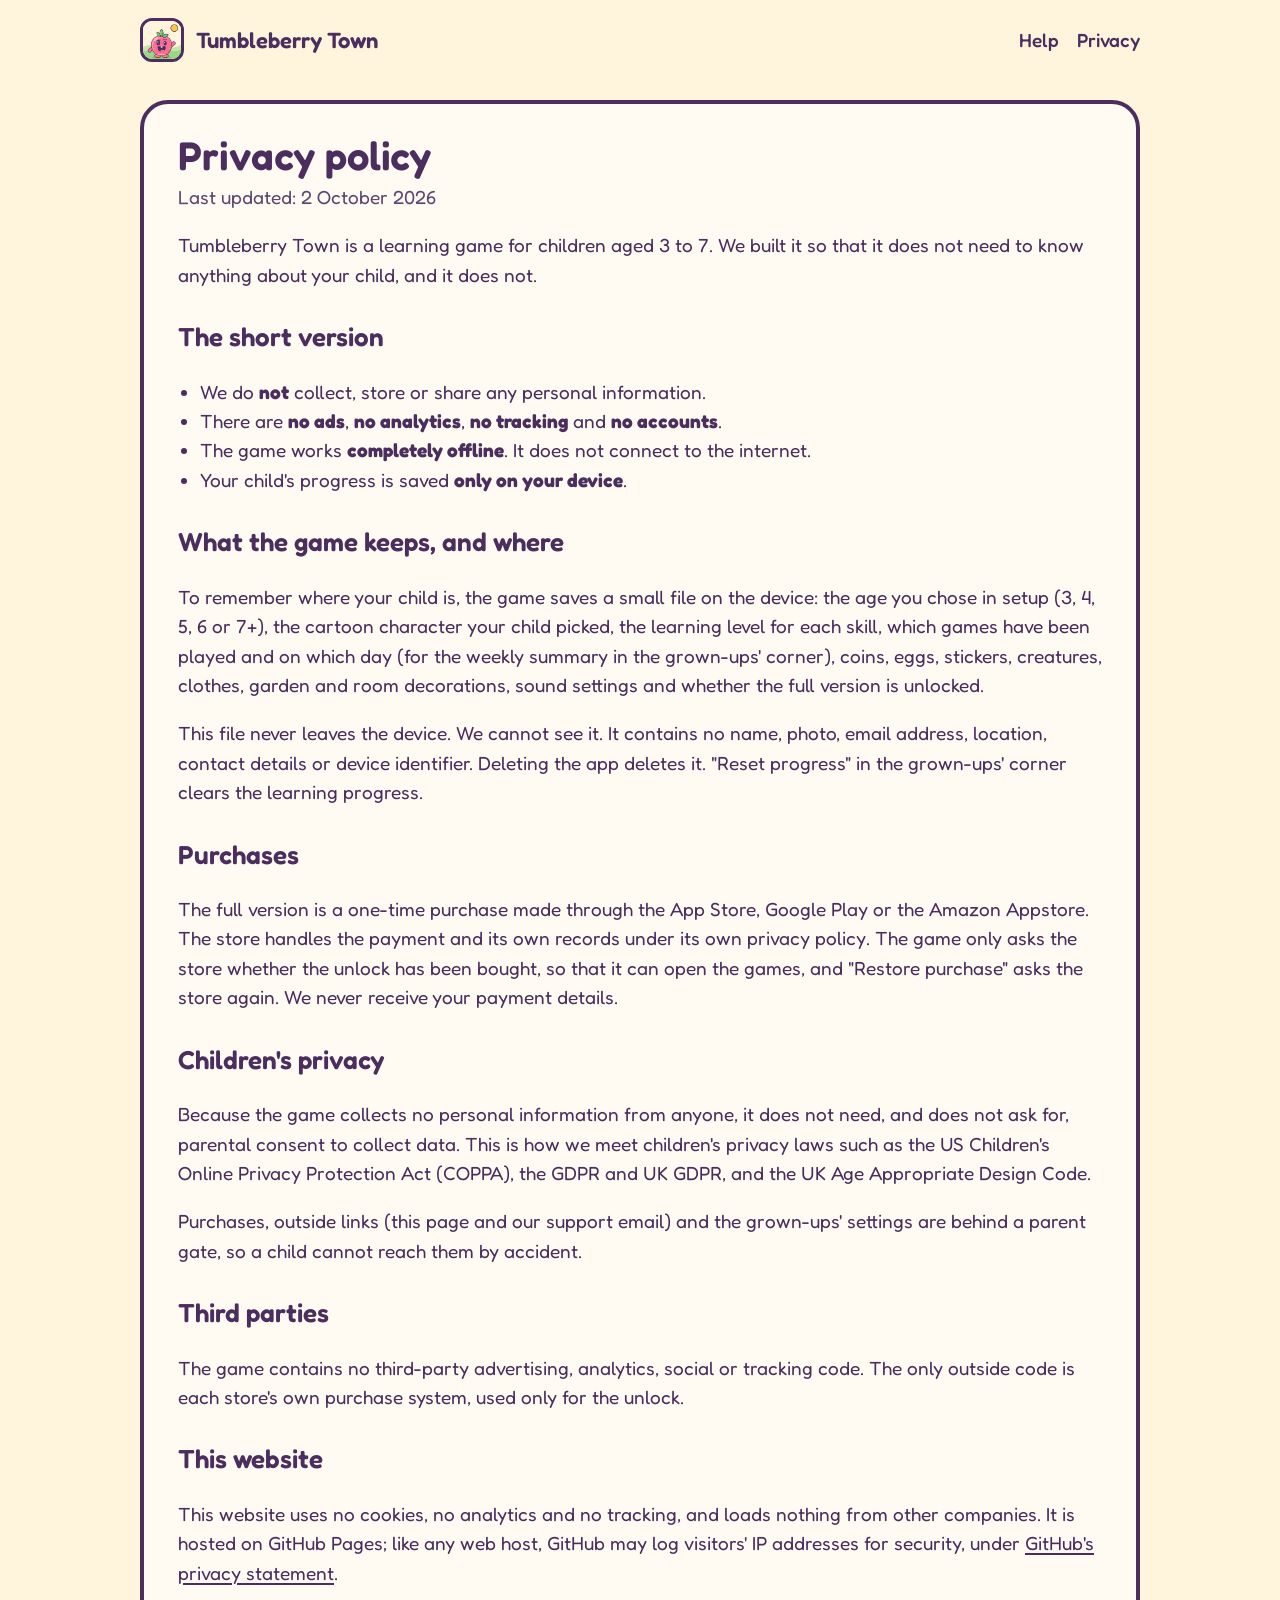
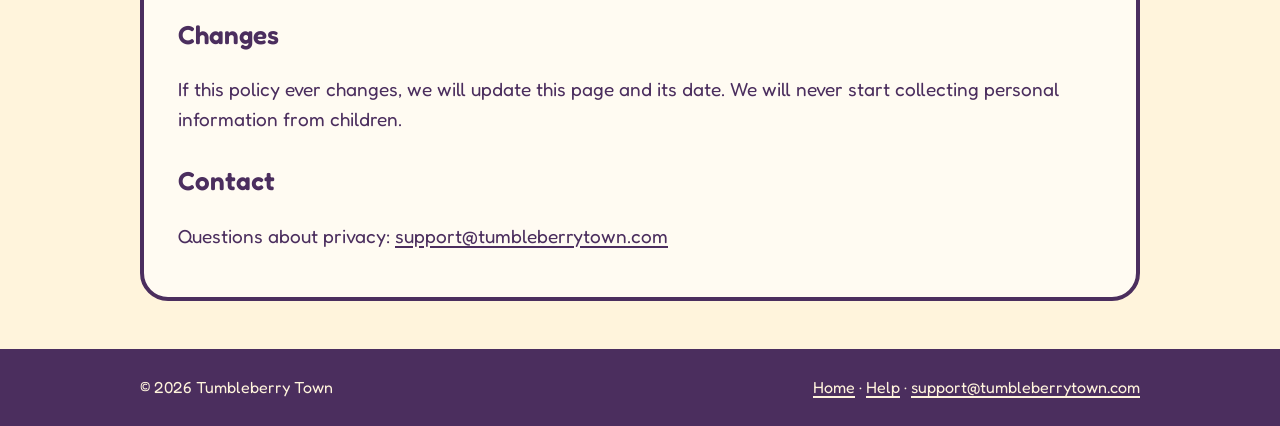
==== privacy/index.html @ f4e526f8 "tumbleberrytown.com: home, privacy, help - Copied from website/ in the game repository (everything b" ====
<!doctype html>
<html lang="en">
<head>
<meta charset="utf-8">
<meta name="viewport" content="width=device-width, initial-scale=1">
<title>Privacy policy · Tumbleberry Town</title>
<meta name="description" content="Tumbleberry Town collects no personal information. No ads, no analytics, no tracking, no accounts.">
<link rel="icon" type="image/png" href="../favicon.png">
<link rel="stylesheet" href="../assets/site.css">
</head>
<body>
<div class="wrap">
	<header class="top">
		<a class="brand" href="../"><img src="../assets/img/icon.png" alt="">Tumbleberry Town</a>
		<nav><a href="../support/">Help</a><a href="./">Privacy</a></nav>
	</header>

	<article class="doc">
		<h1>Privacy policy</h1>
		<p class="updated">Last updated: 2 October 2026</p>
		<p>Tumbleberry Town is a learning game for children aged 3 to 7. We built it so that it does not need to know anything about your child, and it does not.</p>

		<h2>The short version</h2>
		<ul>
			<li>We do <strong>not</strong> collect, store or share any personal information.</li>
			<li>There are <strong>no ads</strong>, <strong>no analytics</strong>, <strong>no tracking</strong> and <strong>no accounts</strong>.</li>
			<li>The game works <strong>completely offline</strong>. It does not connect to the internet.</li>
			<li>Your child's progress is saved <strong>only on your device</strong>.</li>
		</ul>

		<h2>What the game keeps, and where</h2>
		<p>To remember where your child is, the game saves a small file on the device: the age you chose in setup (3, 4, 5, 6 or 7+), the cartoon character your child picked, the learning level for each skill, which games have been played and on which day (for the weekly summary in the grown-ups' corner), coins, eggs, stickers, creatures, clothes, garden and room decorations, sound settings and whether the full version is unlocked.</p>
		<p>This file never leaves the device. We cannot see it. It contains no name, photo, email address, location, contact details or device identifier. Deleting the app deletes it. "Reset progress" in the grown-ups' corner clears the learning progress.</p>

		<h2>Purchases</h2>
		<p>The full version is a one-time purchase made through the App Store, Google Play or the Amazon Appstore. The store handles the payment and its own records under its own privacy policy. The game only asks the store whether the unlock has been bought, so that it can open the games, and "Restore purchase" asks the store again. We never receive your payment details.</p>

		<h2>Children's privacy</h2>
		<p>Because the game collects no personal information from anyone, it does not need, and does not ask for, parental consent to collect data. This is how we meet children's privacy laws such as the US Children's Online Privacy Protection Act (COPPA), the GDPR and UK GDPR, and the UK Age Appropriate Design Code.</p>
		<p>Purchases, outside links (this page and our support email) and the grown-ups' settings are behind a parent gate, so a child cannot reach them by accident.</p>

		<h2>Third parties</h2>
		<p>The game contains no third-party advertising, analytics, social or tracking code. The only outside code is each store's own purchase system, used only for the unlock.</p>

		<h2>This website</h2>
		<p>This website uses no cookies, no analytics and no tracking, and loads nothing from other companies. It is hosted on GitHub Pages; like any web host, GitHub may log visitors' IP addresses for security, under <a href="https://docs.github.com/en/site-policy/privacy-policies/github-general-privacy-statement">GitHub's privacy statement</a>.</p>

		<h2>Changes</h2>
		<p>If this policy ever changes, we will update this page and its date. We will never start collecting personal information from children.</p>

		<h2>Contact</h2>
		<p>Questions about privacy: <a href="mailto:support@tumbleberrytown.com">support@tumbleberrytown.com</a></p>
	</article>
</div>

<footer>
	<div class="wrap">
		<span>© 2026 Tumbleberry Town</span>
		<span><a href="../">Home</a> · <a href="../support/">Help</a> · <a href="mailto:support@tumbleberrytown.com">support@tumbleberrytown.com</a></span>
	</div>
</footer>
</body>
</html>
---- assets/site.css ----
/* Tumbleberry Town website. Colours from docs/ART_STYLE.md in the game. */
@font-face {
	font-family: "Fredoka";
	src: url("fonts/Fredoka-Variable.ttf") format("truetype");
	font-weight: 300 700;
	font-display: swap;
}

:root {
	--plum: #4B2E5E;
	--cream: #FFF4DC;
	--paper: #FFFBF2;
	--pink: #FF6B9D;
	--yellow: #FFC93C;
	--blue: #4FC3F7;
	--green: #6FCF6B;
	--grape: #9575FF;
	--sky: #BFE8FB;
	--hill: #9BD68A;
	--soft: #5E4870;
}

* { box-sizing: border-box; }

body {
	margin: 0;
	background: var(--cream);
	color: var(--plum);
	font-family: "Fredoka", "Trebuchet MS", system-ui, sans-serif;
	font-size: 19px;
	line-height: 1.55;
}

a { color: var(--plum); text-decoration-thickness: 2px; text-underline-offset: 3px; }
a:hover { color: var(--pink); }

.wrap { max-width: 1040px; margin: 0 auto; padding: 0 20px; }

header.top {
	display: flex; align-items: center; justify-content: space-between; gap: 16px;
	padding: 18px 0;
}
header.top .brand { display: flex; align-items: center; gap: 12px; text-decoration: none; font-weight: 600; font-size: 22px; }
header.top .brand img { width: 44px; height: 44px; border-radius: 12px; border: 3px solid var(--plum); }
header.top nav { display: flex; gap: 18px; font-weight: 500; }
header.top nav a { text-decoration: none; }
header.top nav a:hover { text-decoration: underline; }

.hero {
	background: var(--sky);
	border-bottom: 6px solid var(--plum);
	padding: 40px 0 0;
	text-align: center;
}
.hero h1 { font-size: clamp(36px, 6vw, 64px); line-height: 1.1; margin: 10px 0 12px; font-weight: 600; }
.hero p.lead { font-size: clamp(19px, 2.4vw, 24px); max-width: 720px; margin: 0 auto 26px; color: var(--soft); }
.hero img.feature { width: 100%; max-width: 900px; display: block; margin: 0 auto; border-radius: 28px 28px 0 0; border: 6px solid var(--plum); border-bottom: 0; }

.badges { display: flex; flex-wrap: wrap; gap: 12px; justify-content: center; margin: 0 0 28px; }
.badge {
	display: inline-block; padding: 10px 20px; border-radius: 999px; background: var(--paper);
	border: 3px solid var(--plum); font-weight: 600; font-size: 17px; text-decoration: none;
}
.badge.soon { opacity: 0.75; }

section { padding: 48px 0; }
section h2 { font-size: 34px; line-height: 1.2; margin: 0 0 18px; font-weight: 600; }

.promises { display: grid; grid-template-columns: repeat(auto-fit, minmax(min(220px, 100%), 1fr)); gap: 18px; }
.promise { background: var(--paper); border: 4px solid var(--plum); border-radius: 24px; padding: 20px 22px; }
.promise strong { display: block; font-size: 22px; margin-bottom: 4px; }

.rooms { display: grid; grid-template-columns: repeat(auto-fit, minmax(min(230px, 100%), 1fr)); gap: 14px; padding: 0; list-style: none; }
.rooms li { background: var(--paper); border-radius: 18px; padding: 14px 18px; border: 3px solid var(--plum); }
.rooms li b { display: block; }

.gallery { display: grid; grid-template-columns: repeat(auto-fit, minmax(min(300px, 100%), 1fr)); gap: 18px; }
.gallery img { width: 100%; display: block; border-radius: 18px; border: 4px solid var(--plum); }

video { width: 100%; border-radius: 22px; border: 5px solid var(--plum); background: var(--plum); }

.price { background: var(--yellow); border: 5px solid var(--plum); border-radius: 28px; padding: 26px 30px; }
.price h2 { margin-top: 0; }

article.doc { background: var(--paper); border: 4px solid var(--plum); border-radius: 28px; padding: 28px 34px; margin: 20px 0 48px; }
article.doc h1 { font-size: 40px; line-height: 1.15; margin: 0 0 4px; font-weight: 600; }
article.doc h2 { font-size: 26px; margin: 28px 0 8px; font-weight: 600; }
article.doc .updated { color: var(--soft); margin-top: 0; }
article.doc ul { padding-left: 22px; }

details { background: var(--paper); border: 3px solid var(--plum); border-radius: 18px; padding: 12px 18px; margin: 10px 0; }
details summary { cursor: pointer; font-weight: 600; }

footer { background: var(--plum); color: var(--cream); padding: 26px 0; font-size: 16px; }
footer a { color: var(--cream); }
footer .wrap { display: flex; flex-wrap: wrap; justify-content: space-between; gap: 12px; }

@media (max-width: 600px) {
	body { font-size: 17px; }
	header.top nav { gap: 12px; font-size: 16px; }
	article.doc { padding: 20px; }
}
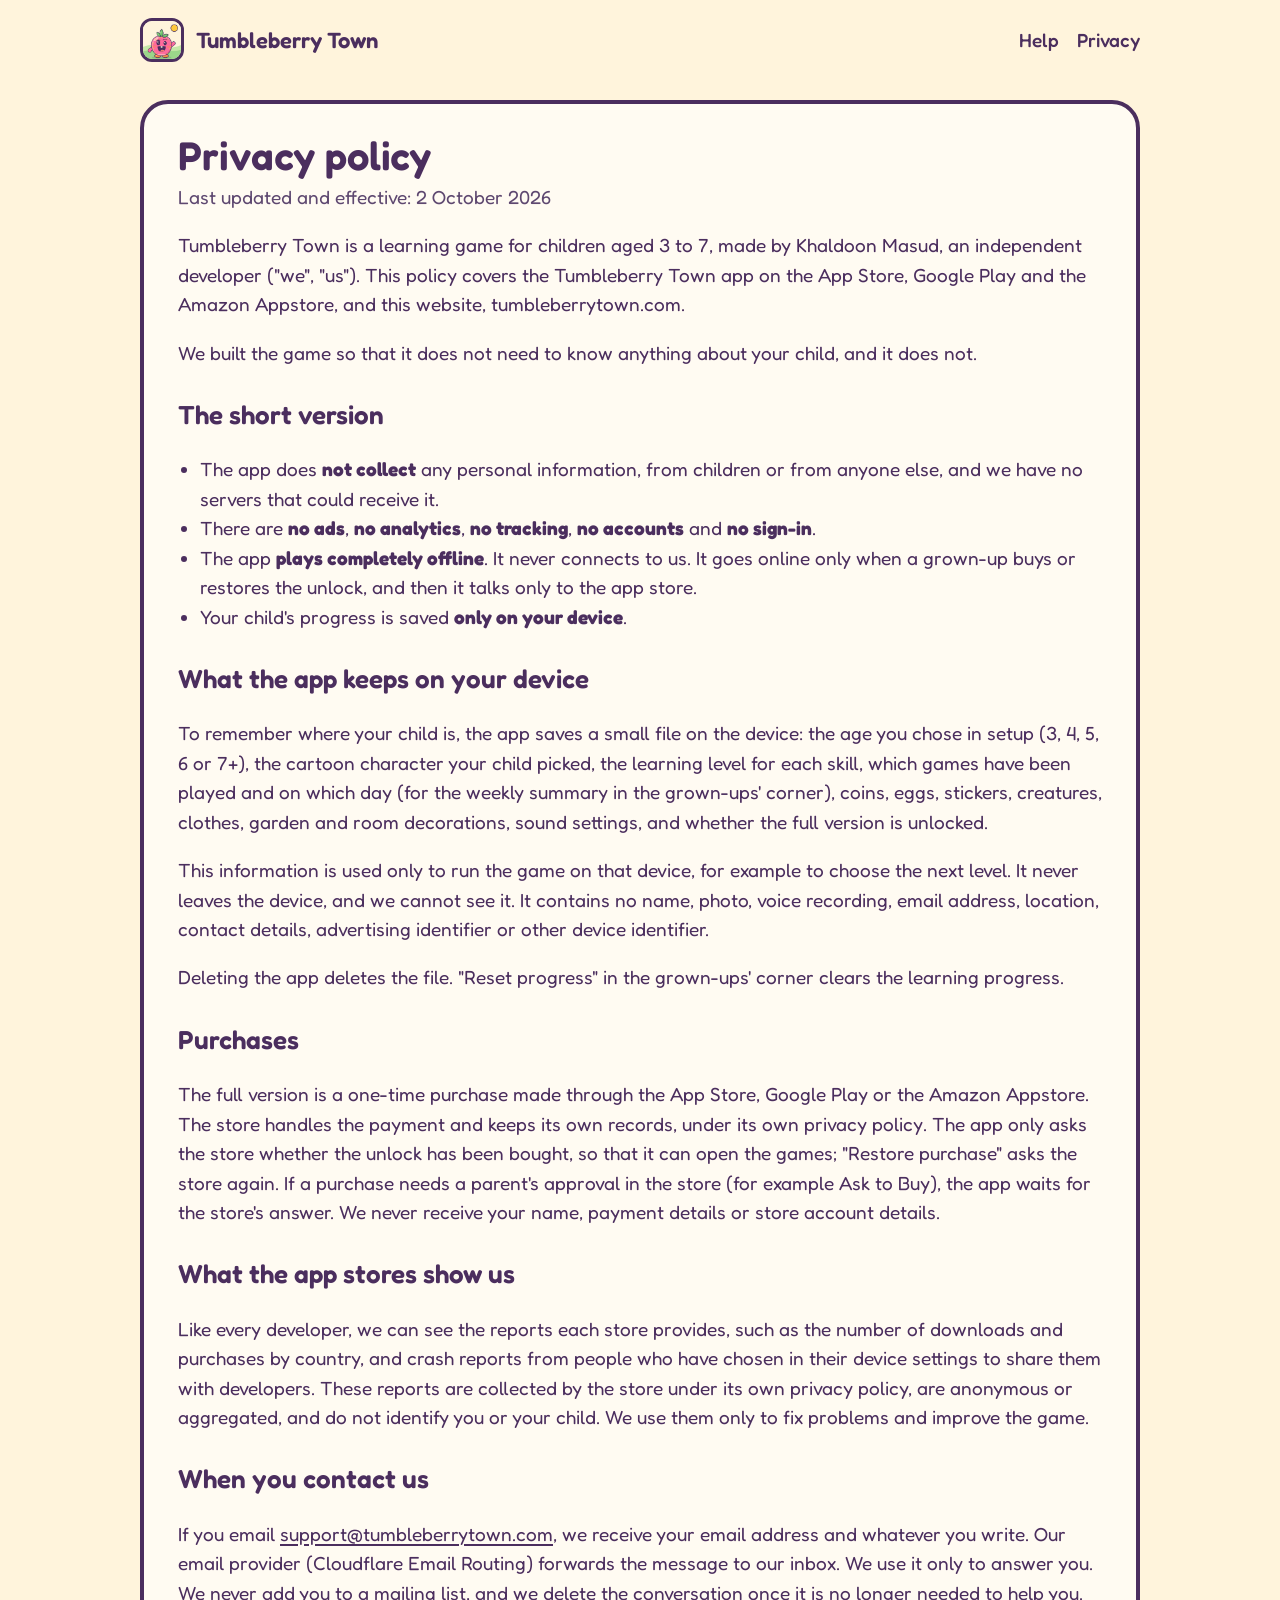
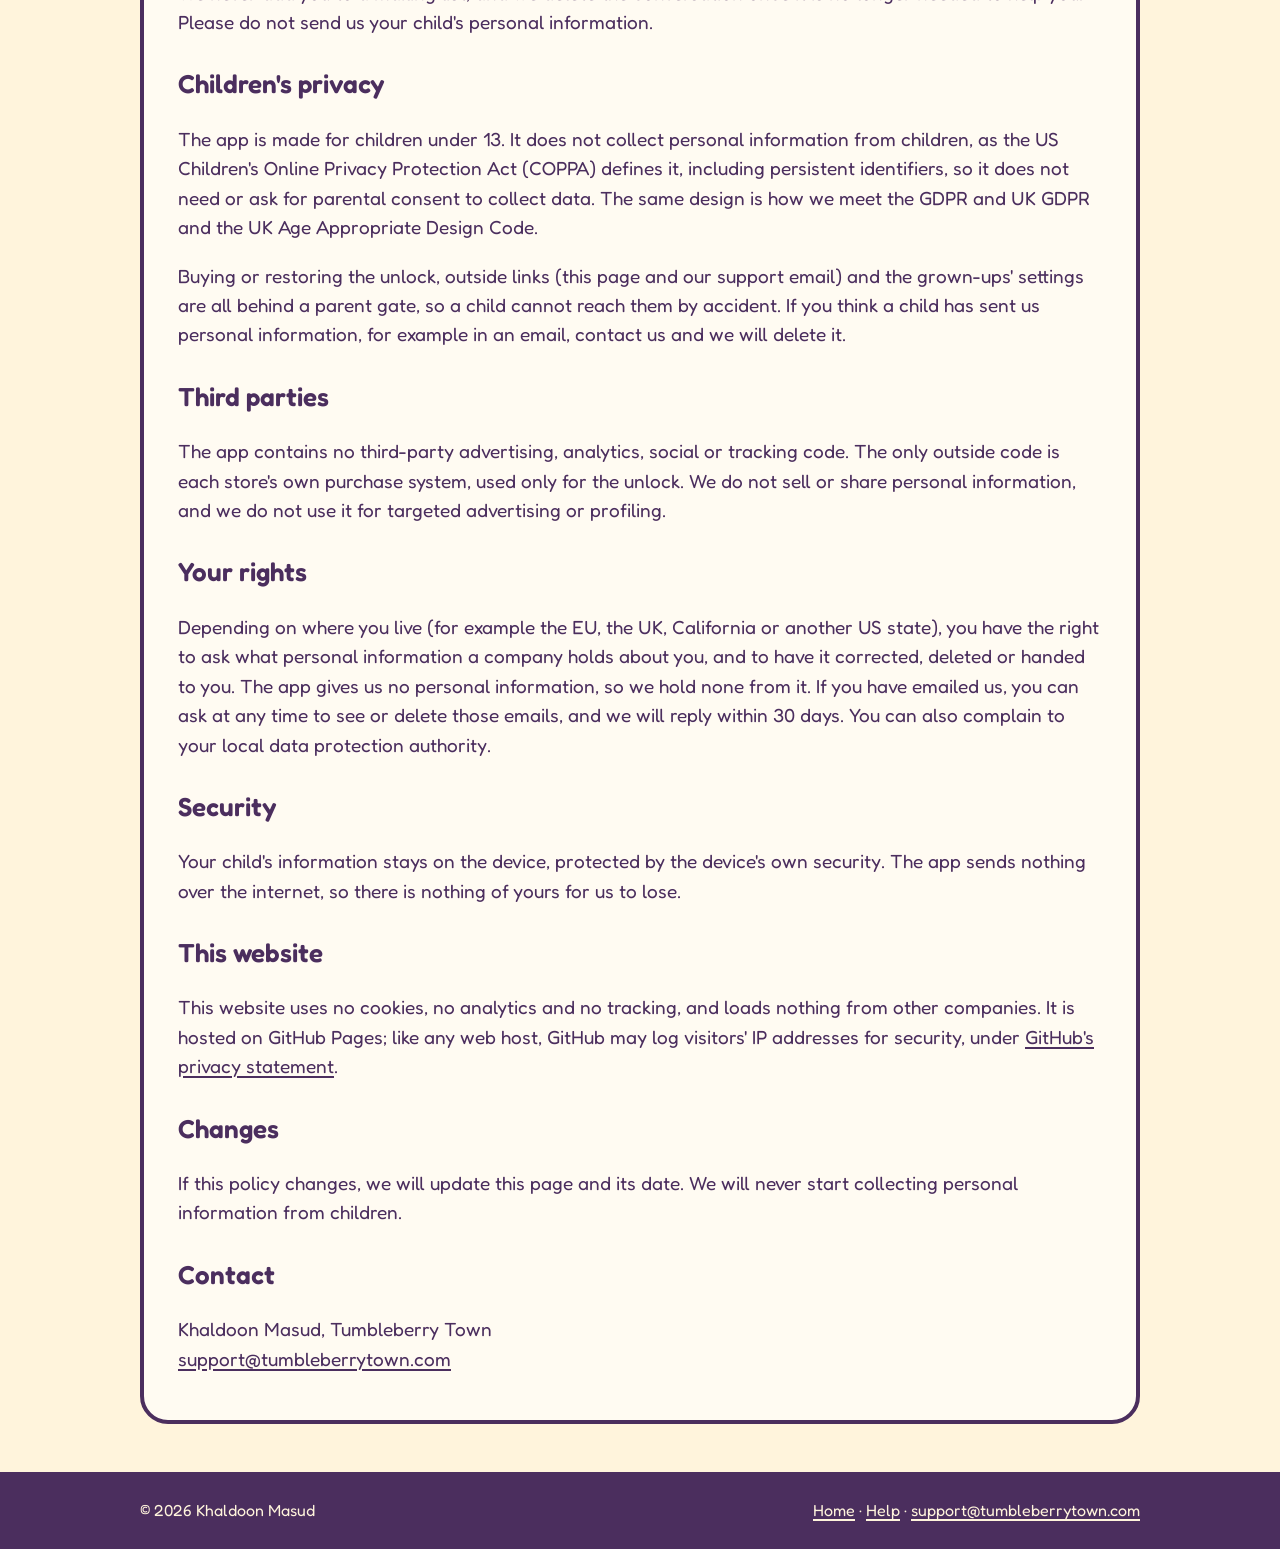
==== commit 7c2fcc59: "Privacy policy rewrite; selling points on the home page - Privacy policy: names the developer, adds " ====
--- a/privacy/index.html
+++ b/privacy/index.html
@@ -17,45 +17,47 @@
 
 	<article class="doc">
 		<h1>Privacy policy</h1>
-		<p class="updated">Last updated: 2 October 2026</p>
-		<p>Tumbleberry Town is a learning game for children aged 3 to 7. We built it so that it does not need to know anything about your child, and it does not.</p>
-
+		<p class="updated">Last updated and effective: 2 October 2026</p>
+		<p>Tumbleberry Town is a learning game for children aged 3 to 7, made by Khaldoon Masud, an independent developer ("we", "us"). This policy covers the Tumbleberry Town app on the App Store, Google Play and the Amazon Appstore, and this website, tumbleberrytown.com.</p>
+		<p>We built the game so that it does not need to know anything about your child, and it does not.</p>
 		<h2>The short version</h2>
 		<ul>
-			<li>We do <strong>not</strong> collect, store or share any personal information.</li>
-			<li>There are <strong>no ads</strong>, <strong>no analytics</strong>, <strong>no tracking</strong> and <strong>no accounts</strong>.</li>
-			<li>The game works <strong>completely offline</strong>. It does not connect to the internet.</li>
+			<li>The app does <strong>not collect</strong> any personal information, from children or from anyone else, and we have no servers that could receive it.</li>
+			<li>There are <strong>no ads</strong>, <strong>no analytics</strong>, <strong>no tracking</strong>, <strong>no accounts</strong> and <strong>no sign-in</strong>.</li>
+			<li>The app <strong>plays completely offline</strong>. It never connects to us. It goes online only when a grown-up buys or restores the unlock, and then it talks only to the app store.</li>
 			<li>Your child's progress is saved <strong>only on your device</strong>.</li>
 		</ul>
-
-		<h2>What the game keeps, and where</h2>
-		<p>To remember where your child is, the game saves a small file on the device: the age you chose in setup (3, 4, 5, 6 or 7+), the cartoon character your child picked, the learning level for each skill, which games have been played and on which day (for the weekly summary in the grown-ups' corner), coins, eggs, stickers, creatures, clothes, garden and room decorations, sound settings and whether the full version is unlocked.</p>
-		<p>This file never leaves the device. We cannot see it. It contains no name, photo, email address, location, contact details or device identifier. Deleting the app deletes it. "Reset progress" in the grown-ups' corner clears the learning progress.</p>
-
+		<h2>What the app keeps on your device</h2>
+		<p>To remember where your child is, the app saves a small file on the device: the age you chose in setup (3, 4, 5, 6 or 7+), the cartoon character your child picked, the learning level for each skill, which games have been played and on which day (for the weekly summary in the grown-ups' corner), coins, eggs, stickers, creatures, clothes, garden and room decorations, sound settings, and whether the full version is unlocked.</p>
+		<p>This information is used only to run the game on that device, for example to choose the next level. It never leaves the device, and we cannot see it. It contains no name, photo, voice recording, email address, location, contact details, advertising identifier or other device identifier.</p>
+		<p>Deleting the app deletes the file. "Reset progress" in the grown-ups' corner clears the learning progress.</p>
 		<h2>Purchases</h2>
-		<p>The full version is a one-time purchase made through the App Store, Google Play or the Amazon Appstore. The store handles the payment and its own records under its own privacy policy. The game only asks the store whether the unlock has been bought, so that it can open the games, and "Restore purchase" asks the store again. We never receive your payment details.</p>
-
-		<h2>Children's privacy</h2>
-		<p>Because the game collects no personal information from anyone, it does not need, and does not ask for, parental consent to collect data. This is how we meet children's privacy laws such as the US Children's Online Privacy Protection Act (COPPA), the GDPR and UK GDPR, and the UK Age Appropriate Design Code.</p>
-		<p>Purchases, outside links (this page and our support email) and the grown-ups' settings are behind a parent gate, so a child cannot reach them by accident.</p>
-
+		<p>The full version is a one-time purchase made through the App Store, Google Play or the Amazon Appstore. The store handles the payment and keeps its own records, under its own privacy policy. The app only asks the store whether the unlock has been bought, so that it can open the games; "Restore purchase" asks the store again. If a purchase needs a parent's approval in the store (for example Ask to Buy), the app waits for the store's answer. We never receive your name, payment details or store account details.</p>
+		<h2>What the app stores show us</h2>
+		<p>Like every developer, we can see the reports each store provides, such as the number of downloads and purchases by country, and crash reports from people who have chosen in their device settings to share them with developers. These reports are collected by the store under its own privacy policy, are anonymous or aggregated, and do not identify you or your child. We use them only to fix problems and improve the game.</p>
+		<h2>When you contact us</h2>
+		<p>If you email <a href="mailto:support@tumbleberrytown.com">support@tumbleberrytown.com</a>, we receive your email address and whatever you write. Our email provider (Cloudflare Email Routing) forwards the message to our inbox. We use it only to answer you. We never add you to a mailing list, and we delete the conversation once it is no longer needed to help you. Please do not send us your child's personal information.</p>
+		<h2>Children&#x27;s privacy</h2>
+		<p>The app is made for children under 13. It does not collect personal information from children, as the US Children's Online Privacy Protection Act (COPPA) defines it, including persistent identifiers, so it does not need or ask for parental consent to collect data. The same design is how we meet the GDPR and UK GDPR and the UK Age Appropriate Design Code.</p>
+		<p>Buying or restoring the unlock, outside links (this page and our support email) and the grown-ups' settings are all behind a parent gate, so a child cannot reach them by accident. If you think a child has sent us personal information, for example in an email, contact us and we will delete it.</p>
 		<h2>Third parties</h2>
-		<p>The game contains no third-party advertising, analytics, social or tracking code. The only outside code is each store's own purchase system, used only for the unlock.</p>
-
+		<p>The app contains no third-party advertising, analytics, social or tracking code. The only outside code is each store's own purchase system, used only for the unlock. We do not sell or share personal information, and we do not use it for targeted advertising or profiling.</p>
+		<h2>Your rights</h2>
+		<p>Depending on where you live (for example the EU, the UK, California or another US state), you have the right to ask what personal information a company holds about you, and to have it corrected, deleted or handed to you. The app gives us no personal information, so we hold none from it. If you have emailed us, you can ask at any time to see or delete those emails, and we will reply within 30 days. You can also complain to your local data protection authority.</p>
+		<h2>Security</h2>
+		<p>Your child's information stays on the device, protected by the device's own security. The app sends nothing over the internet, so there is nothing of yours for us to lose.</p>
 		<h2>This website</h2>
 		<p>This website uses no cookies, no analytics and no tracking, and loads nothing from other companies. It is hosted on GitHub Pages; like any web host, GitHub may log visitors' IP addresses for security, under <a href="https://docs.github.com/en/site-policy/privacy-policies/github-general-privacy-statement">GitHub's privacy statement</a>.</p>
-
 		<h2>Changes</h2>
-		<p>If this policy ever changes, we will update this page and its date. We will never start collecting personal information from children.</p>
-
+		<p>If this policy changes, we will update this page and its date. We will never start collecting personal information from children.</p>
 		<h2>Contact</h2>
-		<p>Questions about privacy: <a href="mailto:support@tumbleberrytown.com">support@tumbleberrytown.com</a></p>
+		<p>Khaldoon Masud, Tumbleberry Town<br><a href="mailto:support@tumbleberrytown.com">support@tumbleberrytown.com</a></p>
 	</article>
 </div>
 
 <footer>
 	<div class="wrap">
-		<span>© 2026 Tumbleberry Town</span>
+		<span>© 2026 Khaldoon Masud</span>
 		<span><a href="../">Home</a> · <a href="../support/">Help</a> · <a href="mailto:support@tumbleberrytown.com">support@tumbleberrytown.com</a></span>
 	</div>
 </footer>
--- a/assets/site.css
+++ b/assets/site.css
@@ -63,6 +63,22 @@
 }
 .badge.soon { opacity: 0.75; }
 
+/* The selling points, right under the headline. */
+.highlights { display: flex; flex-wrap: wrap; gap: 10px; justify-content: center; list-style: none; padding: 0; margin: 0 auto 26px; max-width: 900px; }
+.highlights li {
+	padding: 6px 14px; border-radius: 12px; background: var(--yellow); border: 2px solid var(--plum);
+	font-weight: 600; font-size: 17px; line-height: 1.3;
+}
+.highlights li::before { content: "✓"; font-weight: 700; margin-right: 6px; }
+
+.grownups { display: grid; grid-template-columns: repeat(auto-fit, minmax(min(280px, 100%), 1fr)); gap: 12px 28px; padding: 0; margin: 0; list-style: none; }
+.grownups li { padding-left: 34px; position: relative; }
+.grownups li::before {
+	content: ""; position: absolute; left: 0; top: 4px; width: 22px; height: 22px; border-radius: 50%;
+	background: var(--yellow); border: 3px solid var(--plum);
+}
+.grownups li b { display: block; }
+
 section { padding: 48px 0; }
 section h2 { font-size: 34px; line-height: 1.2; margin: 0 0 18px; font-weight: 600; }
 
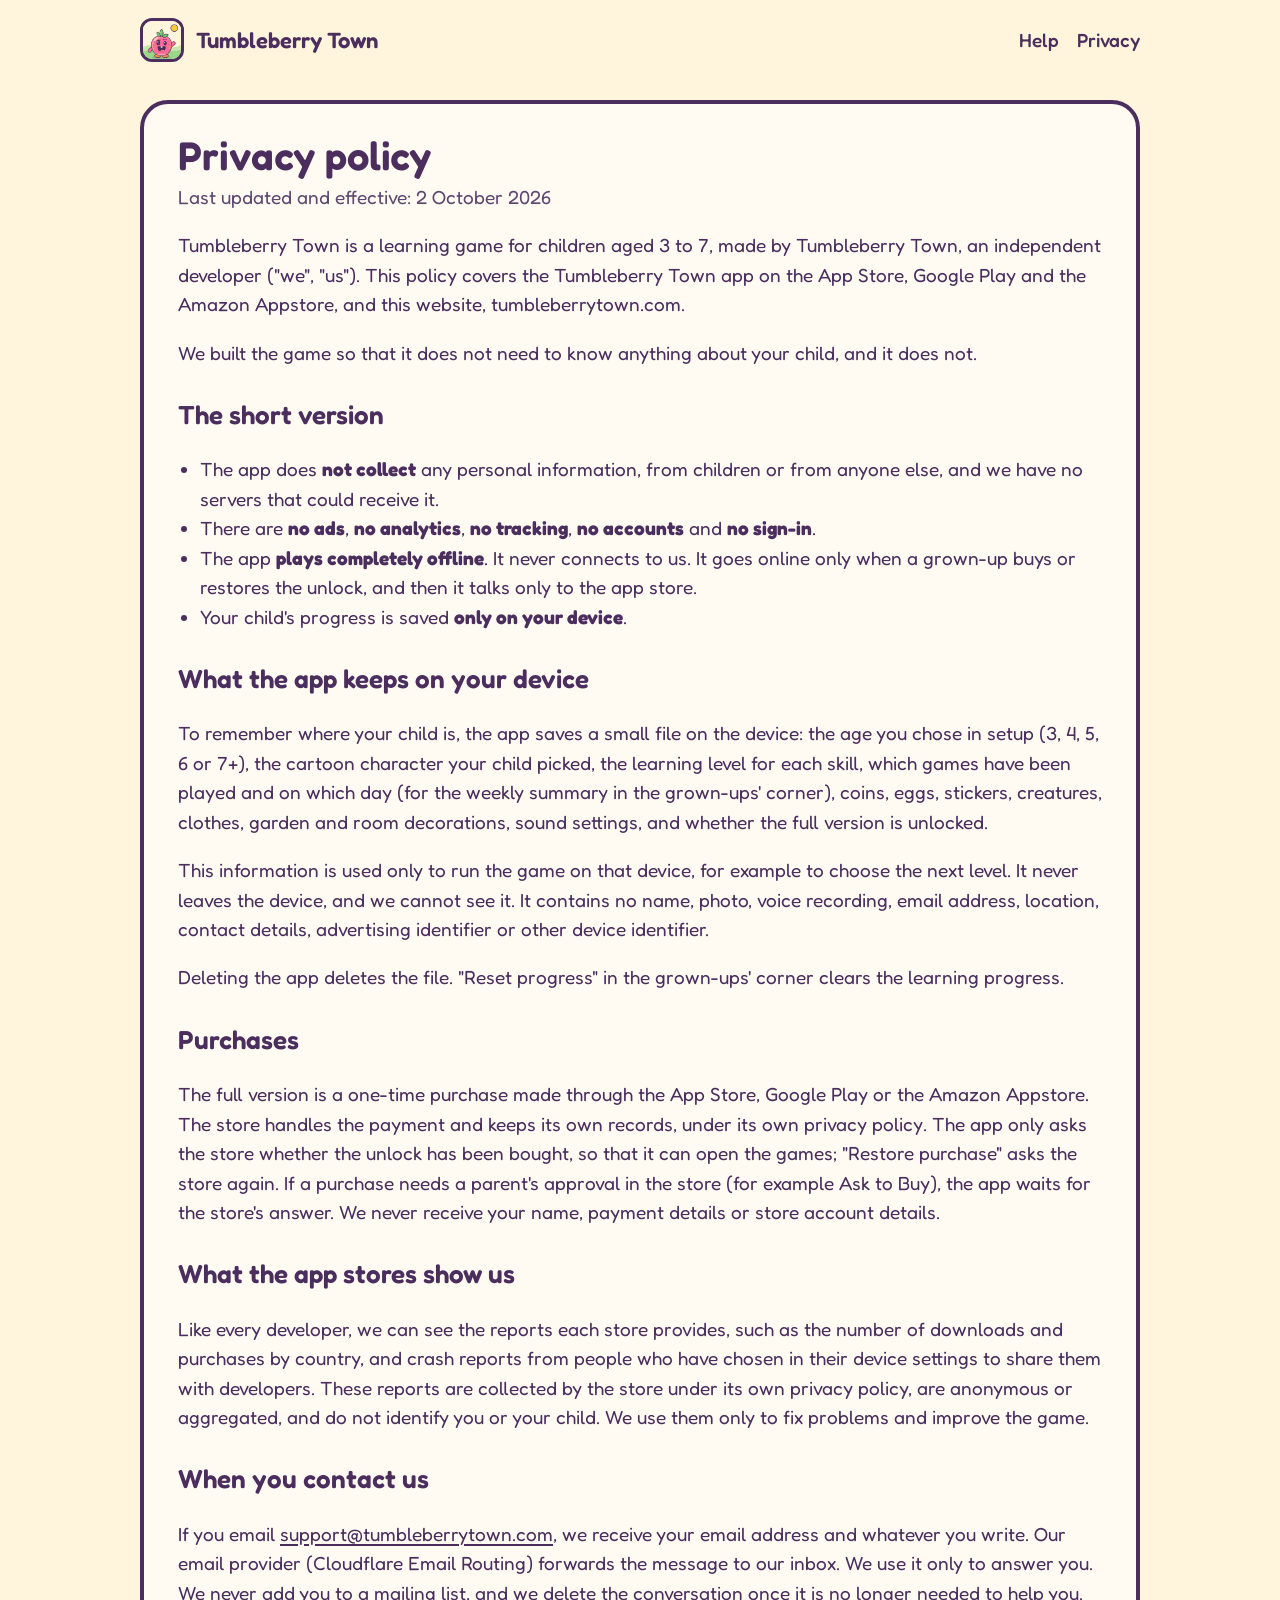
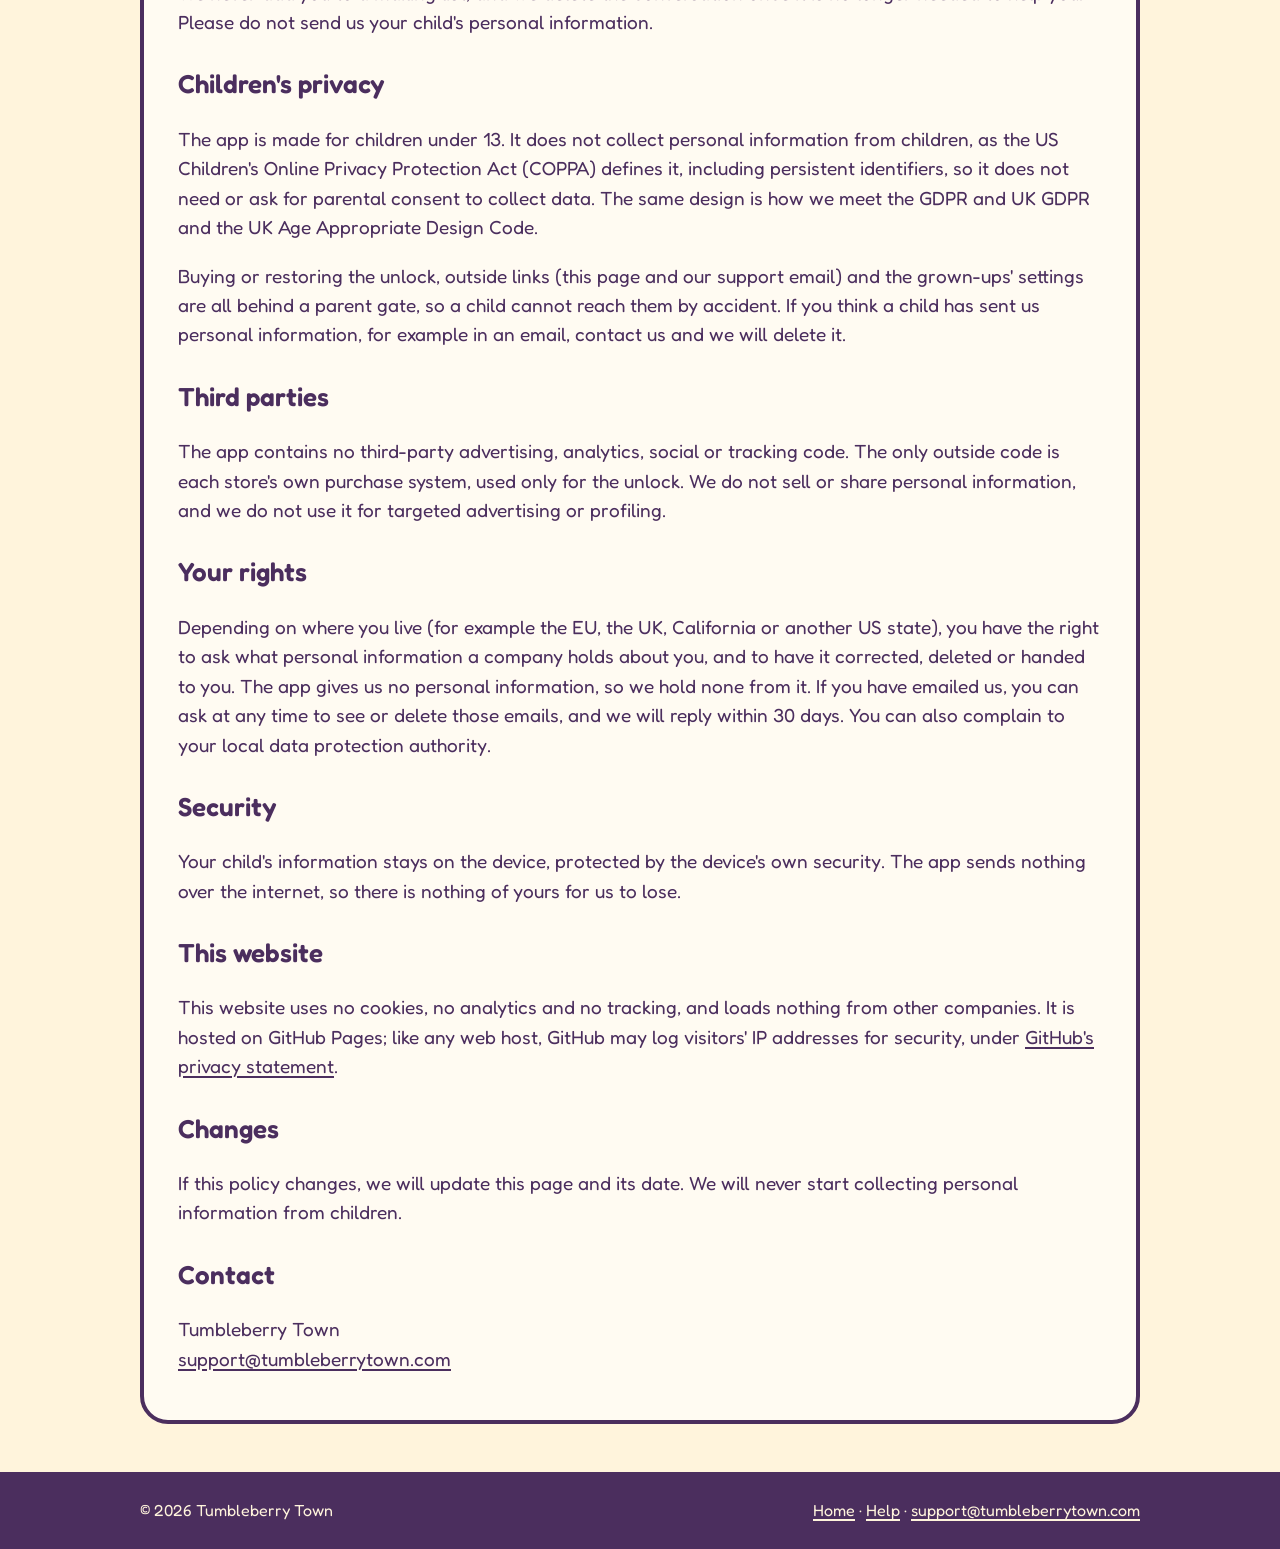
==== commit 8ef2322e: "Say Tumbleberry Town, not the owner's name - Footers on the home, privacy and help pages - Privacy p" ====
--- a/privacy/index.html
+++ b/privacy/index.html
@@ -18,7 +18,7 @@
 	<article class="doc">
 		<h1>Privacy policy</h1>
 		<p class="updated">Last updated and effective: 2 October 2026</p>
-		<p>Tumbleberry Town is a learning game for children aged 3 to 7, made by Khaldoon Masud, an independent developer ("we", "us"). This policy covers the Tumbleberry Town app on the App Store, Google Play and the Amazon Appstore, and this website, tumbleberrytown.com.</p>
+		<p>Tumbleberry Town is a learning game for children aged 3 to 7, made by Tumbleberry Town, an independent developer ("we", "us"). This policy covers the Tumbleberry Town app on the App Store, Google Play and the Amazon Appstore, and this website, tumbleberrytown.com.</p>
 		<p>We built the game so that it does not need to know anything about your child, and it does not.</p>
 		<h2>The short version</h2>
 		<ul>
@@ -51,13 +51,13 @@
 		<h2>Changes</h2>
 		<p>If this policy changes, we will update this page and its date. We will never start collecting personal information from children.</p>
 		<h2>Contact</h2>
-		<p>Khaldoon Masud, Tumbleberry Town<br><a href="mailto:support@tumbleberrytown.com">support@tumbleberrytown.com</a></p>
+		<p>Tumbleberry Town<br><a href="mailto:support@tumbleberrytown.com">support@tumbleberrytown.com</a></p>
 	</article>
 </div>
 
 <footer>
 	<div class="wrap">
-		<span>© 2026 Khaldoon Masud</span>
+		<span>© 2026 Tumbleberry Town</span>
 		<span><a href="../">Home</a> · <a href="../support/">Help</a> · <a href="mailto:support@tumbleberrytown.com">support@tumbleberrytown.com</a></span>
 	</div>
 </footer>
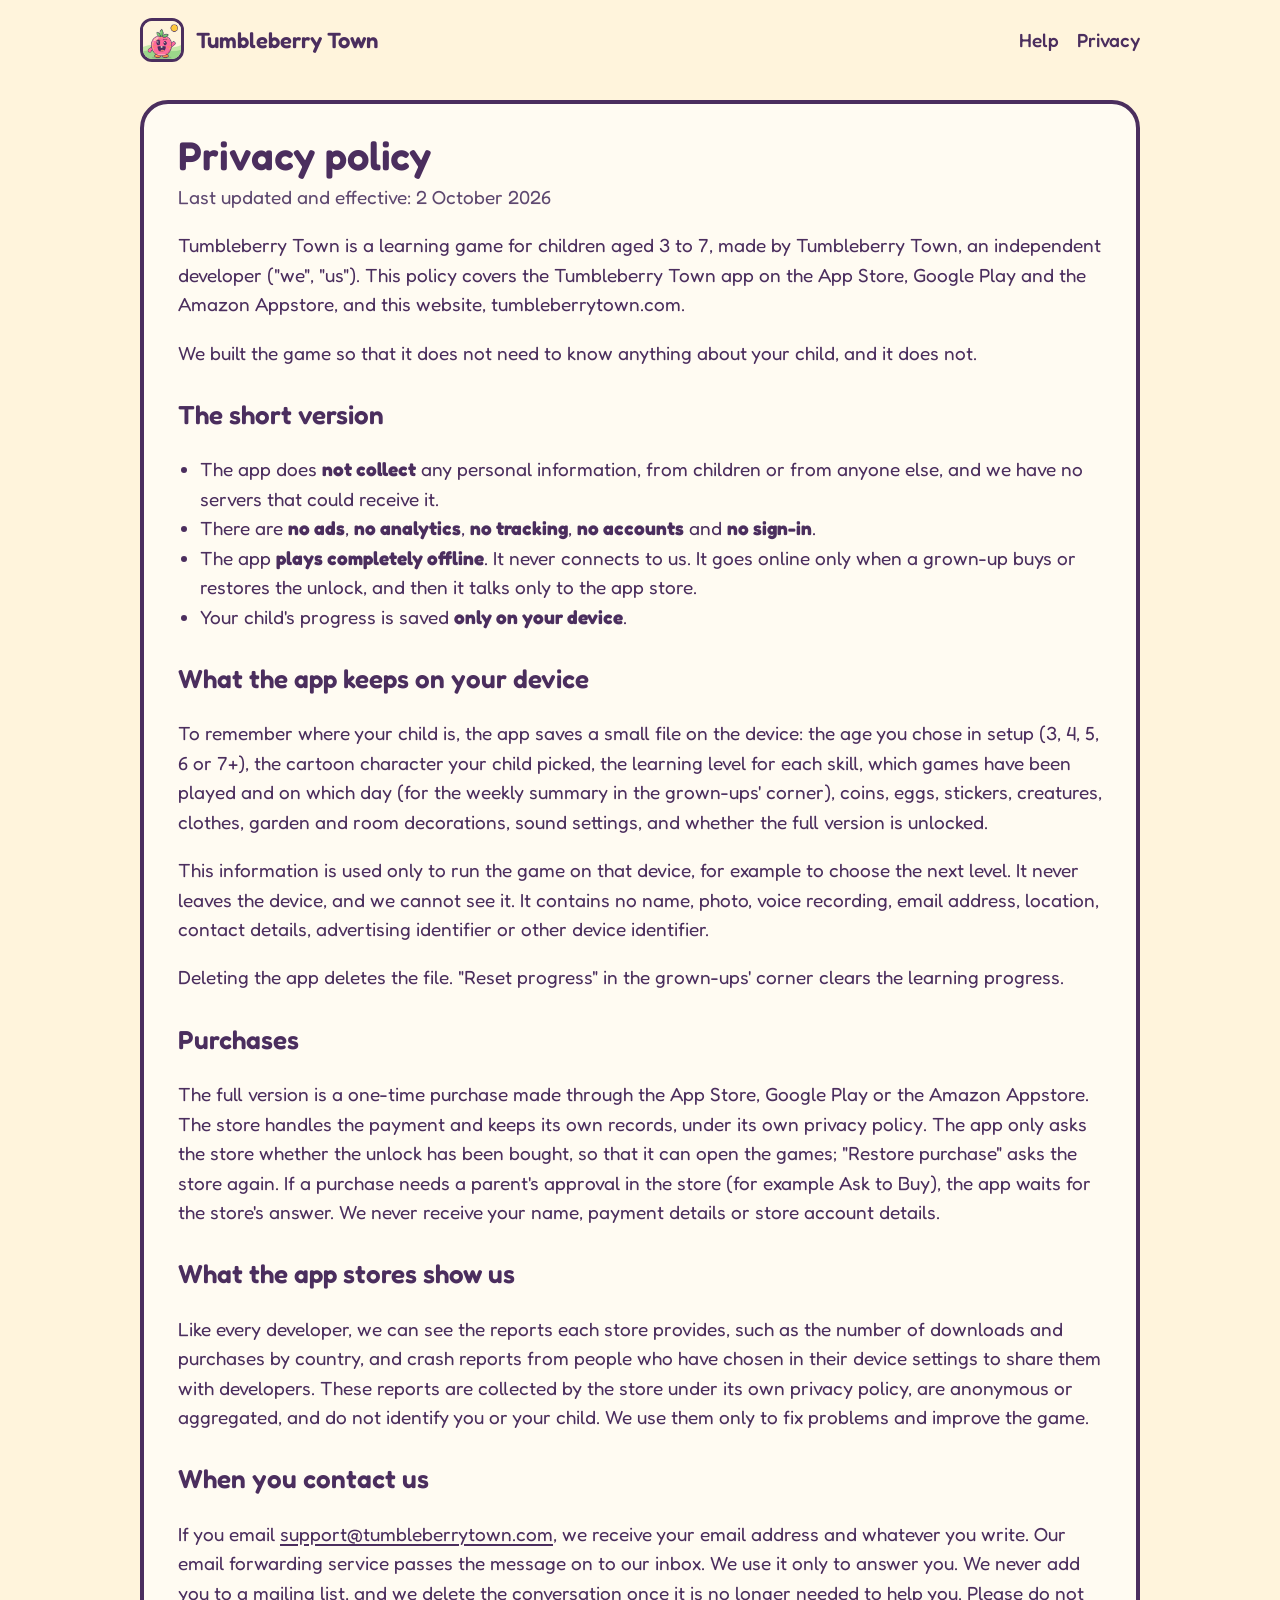
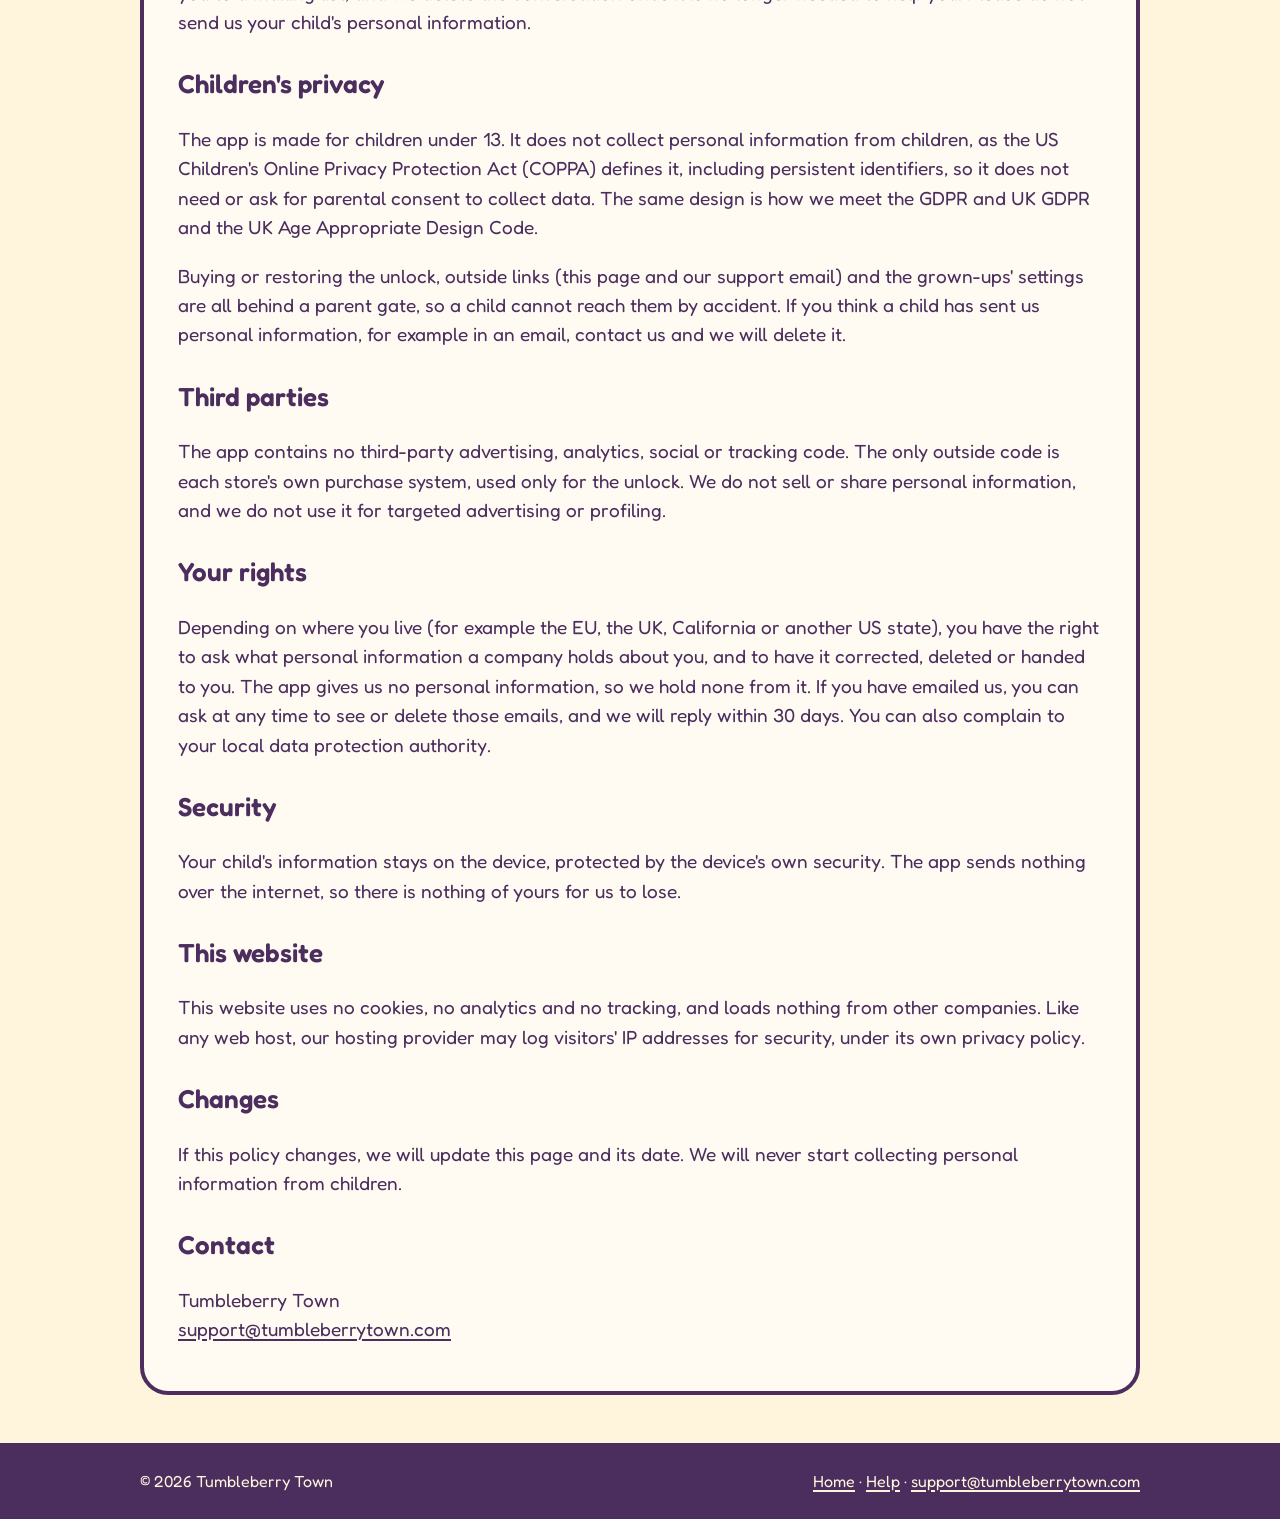
==== commit 7b186d55: "Simpler README; plainer privacy wording; video without encoder tags" ====
--- a/privacy/index.html
+++ b/privacy/index.html
@@ -36,7 +36,7 @@
 		<h2>What the app stores show us</h2>
 		<p>Like every developer, we can see the reports each store provides, such as the number of downloads and purchases by country, and crash reports from people who have chosen in their device settings to share them with developers. These reports are collected by the store under its own privacy policy, are anonymous or aggregated, and do not identify you or your child. We use them only to fix problems and improve the game.</p>
 		<h2>When you contact us</h2>
-		<p>If you email <a href="mailto:support@tumbleberrytown.com">support@tumbleberrytown.com</a>, we receive your email address and whatever you write. Our email provider (Cloudflare Email Routing) forwards the message to our inbox. We use it only to answer you. We never add you to a mailing list, and we delete the conversation once it is no longer needed to help you. Please do not send us your child's personal information.</p>
+		<p>If you email <a href="mailto:support@tumbleberrytown.com">support@tumbleberrytown.com</a>, we receive your email address and whatever you write. Our email forwarding service passes the message on to our inbox. We use it only to answer you. We never add you to a mailing list, and we delete the conversation once it is no longer needed to help you. Please do not send us your child's personal information.</p>
 		<h2>Children&#x27;s privacy</h2>
 		<p>The app is made for children under 13. It does not collect personal information from children, as the US Children's Online Privacy Protection Act (COPPA) defines it, including persistent identifiers, so it does not need or ask for parental consent to collect data. The same design is how we meet the GDPR and UK GDPR and the UK Age Appropriate Design Code.</p>
 		<p>Buying or restoring the unlock, outside links (this page and our support email) and the grown-ups' settings are all behind a parent gate, so a child cannot reach them by accident. If you think a child has sent us personal information, for example in an email, contact us and we will delete it.</p>
@@ -47,7 +47,7 @@
 		<h2>Security</h2>
 		<p>Your child's information stays on the device, protected by the device's own security. The app sends nothing over the internet, so there is nothing of yours for us to lose.</p>
 		<h2>This website</h2>
-		<p>This website uses no cookies, no analytics and no tracking, and loads nothing from other companies. It is hosted on GitHub Pages; like any web host, GitHub may log visitors' IP addresses for security, under <a href="https://docs.github.com/en/site-policy/privacy-policies/github-general-privacy-statement">GitHub's privacy statement</a>.</p>
+		<p>This website uses no cookies, no analytics and no tracking, and loads nothing from other companies. Like any web host, our hosting provider may log visitors' IP addresses for security, under its own privacy policy.</p>
 		<h2>Changes</h2>
 		<p>If this policy changes, we will update this page and its date. We will never start collecting personal information from children.</p>
 		<h2>Contact</h2>
--- a/assets/site.css
+++ b/assets/site.css
@@ -1,4 +1,3 @@
-/* Tumbleberry Town website. Colours from docs/ART_STYLE.md in the game. */
 @font-face {
 	font-family: "Fredoka";
 	src: url("fonts/Fredoka-Variable.ttf") format("truetype");
@@ -63,7 +62,6 @@
 }
 .badge.soon { opacity: 0.75; }
 
-/* The selling points, right under the headline. */
 .highlights { display: flex; flex-wrap: wrap; gap: 10px; justify-content: center; list-style: none; padding: 0; margin: 0 auto 26px; max-width: 900px; }
 .highlights li {
 	padding: 6px 14px; border-radius: 12px; background: var(--yellow); border: 2px solid var(--plum);
